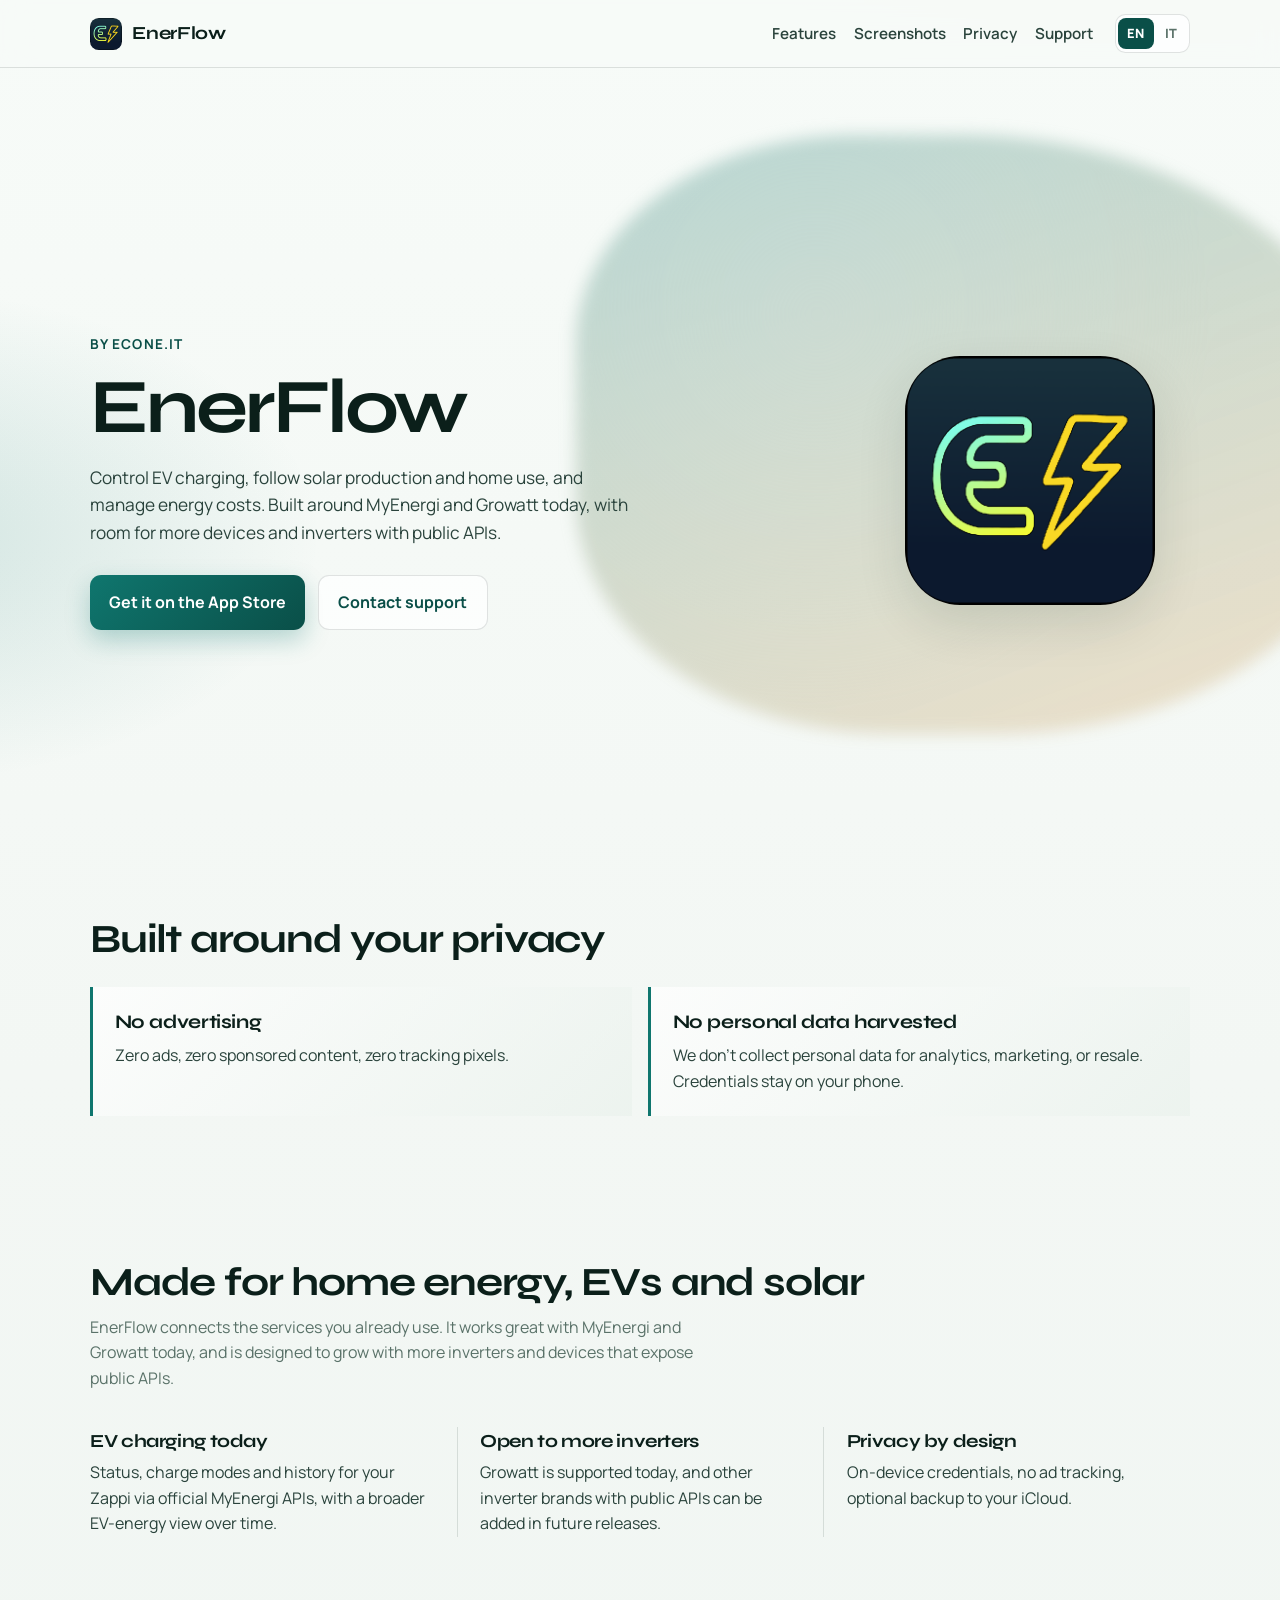
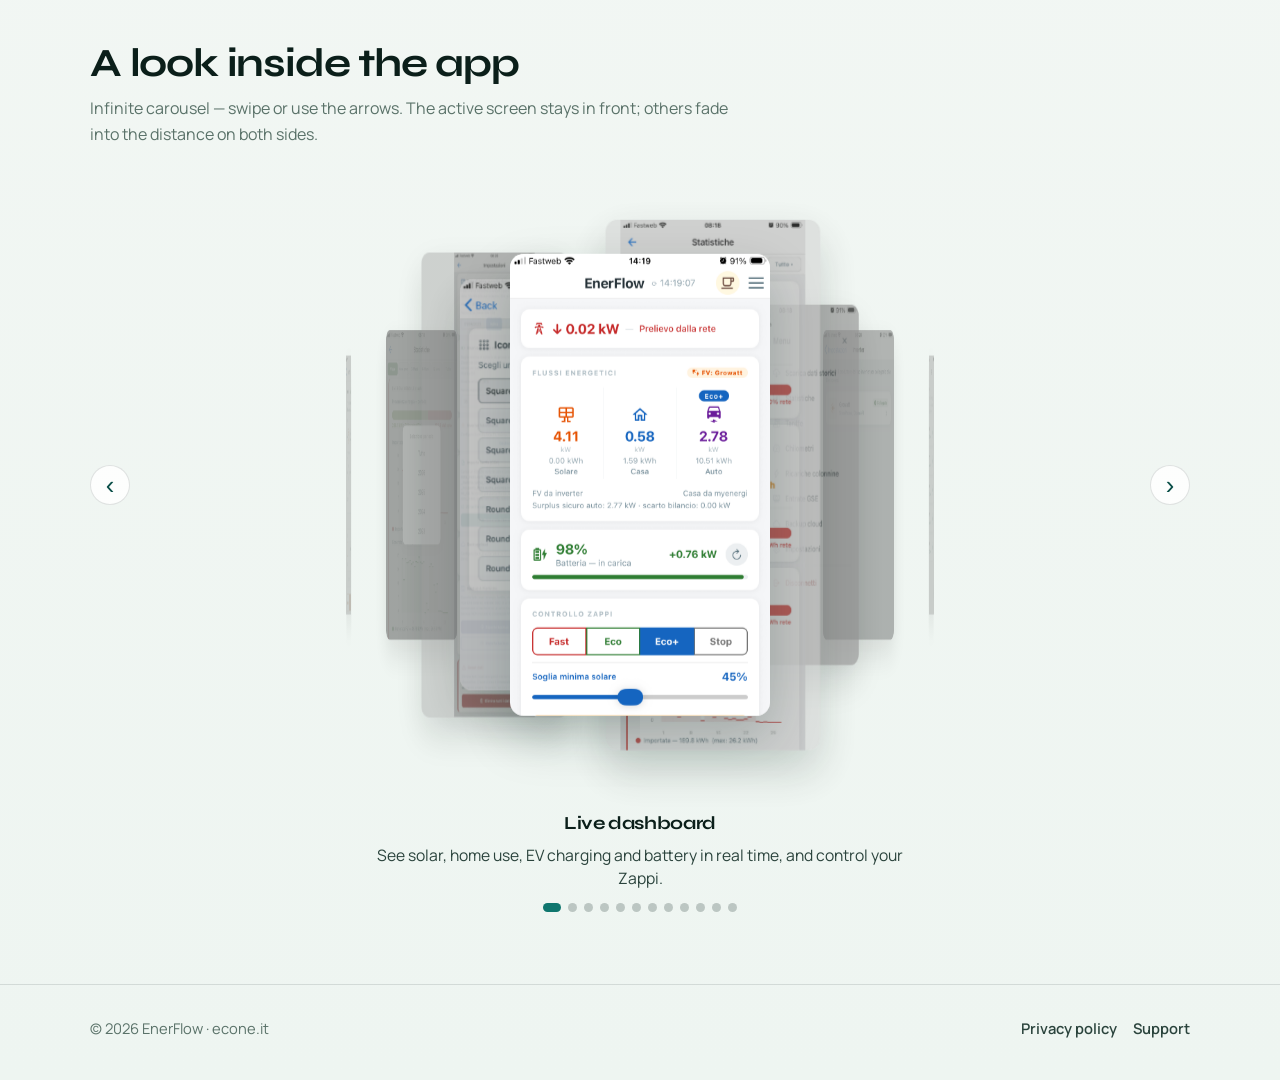
==== index.html @ f2bab7f7 "initial EnerFlow website" ====
<!DOCTYPE html>
<html lang="en">
<head>
  <meta charset="utf-8" />
  <meta name="viewport" content="width=device-width, initial-scale=1" />
  <title>EnerFlow — Home energy & wallbox control</title>
  <meta name="description" content="EnerFlow: monitor your MyEnergi wallbox, Growatt solar, energy costs and iCloud backup. No ads. No personal data collection." />
  <link rel="icon" href="assets/logo-enerflow.png" type="image/png" />
  <link rel="preconnect" href="https://fonts.googleapis.com" />
  <link rel="preconnect" href="https://fonts.gstatic.com" crossorigin />
  <link href="https://fonts.googleapis.com/css2?family=Manrope:wght@400;600;700&family=Syne:wght@700;800&display=swap" rel="stylesheet" />
  <link rel="stylesheet" href="styles.css" />
</head>
<body>
  <header class="site-header">
    <div class="wrap nav">
      <a class="brand" href="index.html">
        <img class="brand-logo" src="assets/logo-enerflow.png" width="32" height="32" alt="" />
        EnerFlow
      </a>
      <ul class="nav-links">
        <li class="nav-hide-sm"><a href="#features" data-i18n="nav_features">Features</a></li>
        <li class="nav-hide-sm"><a href="#screenshots" data-i18n="nav_screens">Screenshots</a></li>
        <li><a href="privacy.html" data-i18n="nav_privacy">Privacy</a></li>
        <li><a href="support.html" data-i18n="nav_support">Support</a></li>
        <li class="lang-switch" role="group" aria-label="Language">
          <button type="button" class="lang-btn is-active" data-lang="en" aria-pressed="true">EN</button>
          <button type="button" class="lang-btn" data-lang="it" aria-pressed="false">IT</button>
        </li>
      </ul>
    </div>
  </header>

  <main>
    <section class="hero">
      <div class="wrap hero-grid">
        <div class="hero-copy">
          <p class="eyebrow" data-i18n="eyebrow">by econe.it</p>
          <h1>EnerFlow</h1>
          <p class="hero-lead" data-i18n="hero_lead">
            Control your wallbox, follow solar production and home use, manage energy costs.
            Your data stays on your device; optional backup goes to your own iCloud.
          </p>
          <div class="cta-row">
            <a class="btn btn-primary" href="https://apps.apple.com/" data-i18n="cta_store">Get it on the App Store</a>
            <a class="btn btn-secondary" href="support.html" data-i18n="cta_support">Contact support</a>
          </div>
        </div>
        <div class="hero-visual" aria-hidden="true">
          <img class="hero-logo" src="assets/logo-enerflow.png" alt="" />
        </div>
      </div>
    </section>

    <section class="section trust-section" id="privacy-promise">
      <div class="wrap">
        <h2 class="section-title" data-i18n="trust_title">Built around your privacy</h2>
        <div class="trust-grid">
          <article class="trust-item">
            <strong data-i18n="trust_ads_title">No advertising</strong>
            <p data-i18n="trust_ads_text">Zero ads, zero sponsored content, zero tracking pixels.</p>
          </article>
          <article class="trust-item">
            <strong data-i18n="trust_data_title">No personal data harvested</strong>
            <p data-i18n="trust_data_text">
              We don’t collect personal data for analytics, marketing, or resale. Credentials stay on your phone.
            </p>
          </article>
        </div>
      </div>
    </section>

    <section class="section" id="features">
      <div class="wrap">
        <h2 class="section-title" data-i18n="features_title">Made for home, solar and wallbox</h2>
        <p class="section-lead" data-i18n="features_lead">
          EnerFlow connects the accounts you already use (MyEnergi and Growatt). No EnerFlow account. No credentials stored on our servers.
        </p>
        <ul class="feature-list">
          <li>
            <strong data-i18n="feat_wallbox_title">MyEnergi wallbox</strong>
            <p data-i18n="feat_wallbox_text">Status, charge modes and history for your Zappi via official MyEnergi APIs.</p>
          </li>
          <li>
            <strong data-i18n="feat_solar_title">Growatt solar</strong>
            <p data-i18n="feat_solar_text">Live production from your existing Growatt plant using Growatt’s APIs.</p>
          </li>
          <li>
            <strong data-i18n="feat_privacy_title">Privacy by design</strong>
            <p data-i18n="feat_privacy_text">On-device credentials, no ad tracking, optional backup to your iCloud.</p>
          </li>
        </ul>
      </div>
    </section>

    <section class="section screenshots-section" id="screenshots">
      <div class="wrap">
        <h2 class="section-title" data-i18n="shots_title">A look inside the app</h2>
        <p class="section-lead" data-i18n="shots_lead">
          Swipe or use the arrows. Infinite loop — cards on both sides fade into the distance.
        </p>

        <div class="carousel" aria-roledescription="carousel">
          <button type="button" class="carousel-nav carousel-nav-prev" id="carousel-prev" aria-label="Previous">‹</button>
          <div class="carousel-viewport">
            <div class="carousel-stage" id="carousel-stage"></div>
          </div>
          <button type="button" class="carousel-nav carousel-nav-next" id="carousel-next" aria-label="Next">›</button>
        </div>
        <div class="carousel-caption" id="carousel-caption" aria-live="polite">
          <p class="carousel-caption-title" id="carousel-caption-title"></p>
          <p class="carousel-caption-text" id="carousel-caption-text"></p>
        </div>
        <div class="carousel-dots" id="carousel-dots"></div>
        <p class="shots-hint" id="shots-hint" hidden data-i18n="shots_empty">
          No screenshots found yet.
        </p>
      </div>
    </section>
  </main>

  <footer class="site-footer">
    <div class="wrap footer-grid">
      <div>© <span id="year"></span> EnerFlow · econe.it</div>
      <div class="footer-links">
        <a href="privacy.html" data-i18n="footer_privacy">Privacy policy</a>
        <a href="support.html" data-i18n="footer_support">Support</a>
      </div>
    </div>
  </footer>

  <script src="site.js"></script>
</body>
</html>
---- styles.css ----
:root {
  --ink: #0b1f1a;
  --ink-soft: #2a433c;
  --muted: #5a7269;
  --paper: #f3f7f4;
  --paper-2: #e7f0ea;
  --line: rgba(11, 31, 26, 0.12);
  --brand: #0f766e;
  --brand-deep: #0a4f48;
  --accent: #d97706;
  --accent-soft: #f59e0b;
  --white: #ffffff;
  --shadow: 0 18px 50px rgba(10, 40, 32, 0.12);
  --radius: 18px;
  --font-display: "Syne", system-ui, sans-serif;
  --font-body: "Manrope", system-ui, sans-serif;
  --max: 1100px;
}

*,
*::before,
*::after {
  box-sizing: border-box;
}

html {
  scroll-behavior: smooth;
}

body {
  margin: 0;
  font-family: var(--font-body);
  color: var(--ink);
  background:
    radial-gradient(1200px 600px at 90% -10%, rgba(245, 158, 11, 0.18), transparent 55%),
    radial-gradient(900px 500px at -10% 20%, rgba(15, 118, 110, 0.16), transparent 50%),
    linear-gradient(180deg, #f7fbf8 0%, var(--paper) 40%, #eef5f1 100%);
  min-height: 100vh;
  line-height: 1.6;
}

img {
  max-width: 100%;
  display: block;
}

a {
  color: var(--brand-deep);
  text-decoration-thickness: 1px;
  text-underline-offset: 3px;
}

a:hover {
  color: var(--brand);
}

.wrap {
  width: min(100% - 2rem, var(--max));
  margin-inline: auto;
}

.site-header {
  position: sticky;
  top: 0;
  z-index: 20;
  backdrop-filter: blur(14px);
  background: rgba(247, 251, 248, 0.82);
  border-bottom: 1px solid var(--line);
}

.nav {
  display: flex;
  align-items: center;
  justify-content: space-between;
  gap: 1rem;
  padding: 0.9rem 0;
}

.brand {
  display: inline-flex;
  align-items: center;
  gap: 0.65rem;
  color: inherit;
  text-decoration: none;
  font-family: var(--font-display);
  font-weight: 700;
  font-size: 1.15rem;
  letter-spacing: -0.02em;
}

.brand-logo {
  width: 2rem;
  height: 2rem;
  border-radius: 0.55rem;
  flex-shrink: 0;
}

.nav-links {
  display: flex;
  align-items: center;
  gap: 1.1rem;
  list-style: none;
  margin: 0;
  padding: 0;
}

.nav-links a {
  text-decoration: none;
  color: var(--ink-soft);
  font-size: 0.95rem;
  font-weight: 600;
}

.nav-links a:hover,
.nav-links a[aria-current="page"] {
  color: var(--brand-deep);
}

.btn {
  display: inline-flex;
  align-items: center;
  justify-content: center;
  gap: 0.45rem;
  border: 0;
  border-radius: 0.7rem;
  padding: 0.85rem 1.2rem;
  font: inherit;
  font-weight: 700;
  cursor: pointer;
  text-decoration: none;
  transition: transform 180ms ease, background 180ms ease, color 180ms ease, box-shadow 180ms ease;
}

.btn:hover {
  transform: translateY(-1px);
}

.btn-primary {
  background: linear-gradient(135deg, var(--brand) 0%, var(--brand-deep) 100%);
  color: var(--white);
  box-shadow: 0 10px 24px rgba(15, 118, 110, 0.28);
}

.btn-primary:hover {
  color: var(--white);
}

.btn-secondary {
  background: rgba(255, 255, 255, 0.72);
  color: var(--brand-deep);
  border: 1px solid var(--line);
}

.btn-secondary:hover {
  color: var(--brand-deep);
  background: var(--white);
}

.hero {
  position: relative;
  min-height: calc(100vh - 4.2rem);
  display: grid;
  align-items: center;
  overflow: hidden;
  padding: 3.5rem 0 4rem;
}

.hero::before {
  content: "";
  position: absolute;
  inset: 8% -8% auto 45%;
  height: 72%;
  border-radius: 40% 60% 55% 45%;
  background:
    linear-gradient(160deg, rgba(15, 118, 110, 0.28), rgba(217, 119, 6, 0.18)),
    radial-gradient(circle at 30% 30%, rgba(255, 255, 255, 0.55), transparent 55%);
  filter: blur(8px);
  animation: drift 12s ease-in-out infinite alternate;
  pointer-events: none;
}

.hero-grid {
  position: relative;
  display: grid;
  gap: 2rem;
  align-items: center;
}

.hero-copy {
  max-width: 36rem;
}

.eyebrow {
  display: inline-block;
  margin: 0 0 0.9rem;
  color: var(--brand-deep);
  font-weight: 700;
  font-size: 0.85rem;
  letter-spacing: 0.08em;
  text-transform: uppercase;
  opacity: 0;
  animation: rise 700ms ease forwards 120ms;
}

.hero h1 {
  margin: 0;
  font-family: var(--font-display);
  font-size: clamp(2.8rem, 7vw, 4.8rem);
  line-height: 0.98;
  letter-spacing: -0.04em;
  opacity: 0;
  animation: rise 800ms ease forwards 220ms;
}

.hero-lead {
  margin: 1.15rem 0 0;
  color: var(--ink-soft);
  font-size: 1.08rem;
  max-width: 34rem;
  opacity: 0;
  animation: rise 800ms ease forwards 340ms;
}

.cta-row {
  display: flex;
  flex-wrap: wrap;
  gap: 0.8rem;
  margin-top: 1.8rem;
  opacity: 0;
  animation: rise 800ms ease forwards 460ms;
}

.hero-visual {
  justify-self: end;
  width: min(100%, 320px);
  aspect-ratio: 1;
  display: grid;
  place-items: center;
  opacity: 0;
  animation: rise 900ms ease forwards 280ms, float 7s ease-in-out infinite 1s;
}

.hero-logo {
  width: 78%;
  height: auto;
  border-radius: 22%;
  box-shadow: var(--shadow);
}

.section {
  padding: 4.5rem 0;
}

.section-title {
  margin: 0 0 0.7rem;
  font-family: var(--font-display);
  font-size: clamp(1.8rem, 3.5vw, 2.5rem);
  letter-spacing: -0.03em;
  line-height: 1.1;
}

.section-lead {
  margin: 0;
  color: var(--muted);
  max-width: 40rem;
}

.feature-list {
  display: grid;
  gap: 1.2rem;
  margin: 2.2rem 0 0;
  padding: 0;
  list-style: none;
}

.feature-list li {
  padding: 1.2rem 1.3rem;
  border-top: 1px solid var(--line);
}

.feature-list strong {
  display: block;
  font-family: var(--font-display);
  font-size: 1.15rem;
  margin-bottom: 0.25rem;
  letter-spacing: -0.02em;
}

.feature-list p {
  margin: 0;
  color: var(--ink-soft);
}

.lang-switch {
  display: inline-flex;
  align-items: center;
  gap: 0.15rem;
  margin-left: 0.25rem;
  padding: 0.15rem;
  border: 1px solid var(--line);
  border-radius: 0.65rem;
  background: rgba(255, 255, 255, 0.7);
}

.lang-btn {
  border: 0;
  background: transparent;
  color: var(--muted);
  font: inherit;
  font-size: 0.8rem;
  font-weight: 800;
  letter-spacing: 0.04em;
  padding: 0.35rem 0.55rem;
  border-radius: 0.5rem;
  cursor: pointer;
}

.lang-btn.is-active {
  background: var(--brand-deep);
  color: var(--white);
}

.trust-section {
  padding-top: 1rem;
}

.trust-grid {
  display: grid;
  gap: 1rem;
  margin-top: 1.6rem;
}

.trust-item {
  padding: 1.25rem 1.35rem 1.35rem;
  border-left: 3px solid var(--brand);
  background: linear-gradient(135deg, rgba(255, 255, 255, 0.72), rgba(231, 240, 234, 0.55));
}

.trust-item strong {
  display: block;
  font-family: var(--font-display);
  font-size: 1.2rem;
  letter-spacing: -0.02em;
  margin-bottom: 0.35rem;
}

.trust-item p {
  margin: 0;
  color: var(--ink-soft);
}

.screenshots-section {
  padding-top: 2rem;
  overflow: hidden;
}

.carousel {
  --carousel-h: min(68vh, 620px);
  position: relative;
  display: grid;
  grid-template-columns: auto 1fr auto;
  align-items: center;
  gap: 0.4rem;
  margin-top: 2rem;
  perspective: 1600px;
}

.carousel-viewport {
  position: relative;
  height: var(--carousel-h);
  overflow: visible;
}

.carousel-slide {
  position: absolute;
  top: 50%;
  left: 50%;
  margin: 0;
  width: min(36vw, 250px);
  max-height: calc(var(--carousel-h) - 1rem);
  transform: translate(-50%, -50%);
  transition:
    transform 520ms cubic-bezier(0.22, 1, 0.36, 1),
    filter 520ms ease,
    opacity 520ms ease;
  cursor: pointer;
  user-select: none;
  will-change: transform, filter, opacity;
}

.carousel-stage {
  position: relative;
  width: 100%;
  height: 100%;
  transform-style: preserve-3d;
}

.carousel-slide.is-active {
  cursor: default;
  filter: brightness(1) saturate(1);
  opacity: 1;
}

.carousel-slide img {
  width: 100%;
  height: auto;
  max-height: calc(var(--carousel-h) - 1rem);
  object-fit: contain;
  border-radius: 0.85rem;
  background: rgba(255, 255, 255, 0.55);
  box-shadow: 0 22px 50px rgba(10, 40, 32, 0.22);
}

.carousel-nav {
  width: 2.5rem;
  height: 2.5rem;
  border: 1px solid var(--line);
  border-radius: 999px;
  background: rgba(255, 255, 255, 0.82);
  color: var(--brand-deep);
  font-size: 1.6rem;
  line-height: 1;
  cursor: pointer;
  z-index: 5;
}

.carousel-nav:hover {
  background: var(--white);
}

.carousel-caption {
  margin: 1.1rem auto 0;
  text-align: center;
  max-width: 34rem;
  min-height: 4.2rem;
}

.carousel-caption-title {
  margin: 0;
  font-family: var(--font-display);
  font-size: 1.15rem;
  font-weight: 700;
  letter-spacing: -0.02em;
  color: var(--ink);
}

.carousel-caption-text {
  margin: 0.35rem 0 0;
  color: var(--ink-soft);
  font-size: 0.98rem;
  line-height: 1.45;
}

.carousel-dots {
  display: flex;
  justify-content: center;
  gap: 0.45rem;
  margin-top: 0.85rem;
}

.carousel-dot {
  width: 0.55rem;
  height: 0.55rem;
  border: 0;
  border-radius: 999px;
  background: rgba(11, 31, 26, 0.22);
  cursor: pointer;
  padding: 0;
}

.carousel-dot.is-active {
  background: var(--brand);
  width: 1.15rem;
}

.shots-hint {
  margin-top: 1.2rem;
  color: var(--muted);
  font-size: 0.95rem;
  text-align: center;
}

.shots-hint code {
  font-size: 0.88em;
}

.page-hero {
  padding: 3.2rem 0 1.5rem;
}

.page-hero h1 {
  margin: 0;
  font-family: var(--font-display);
  font-size: clamp(2.2rem, 5vw, 3.4rem);
  letter-spacing: -0.035em;
  line-height: 1.05;
}

.page-hero p {
  margin: 0.9rem 0 0;
  color: var(--ink-soft);
  max-width: 40rem;
}

.prose {
  padding-bottom: 4rem;
}

.prose h2 {
  margin: 2.2rem 0 0.7rem;
  font-family: var(--font-display);
  font-size: 1.35rem;
  letter-spacing: -0.02em;
}

.prose p,
.prose li {
  color: var(--ink-soft);
}

.prose ul {
  padding-left: 1.2rem;
}

.panel {
  margin-top: 1.5rem;
  padding: 1.4rem;
  background: rgba(255, 255, 255, 0.65);
  border: 1px solid var(--line);
  border-radius: var(--radius);
}

.form {
  display: grid;
  gap: 1rem;
  max-width: 34rem;
}

.form label {
  display: grid;
  gap: 0.4rem;
  font-weight: 650;
  color: var(--ink);
}

.form input,
.form textarea,
.form select {
  width: 100%;
  border: 1px solid var(--line);
  border-radius: 0.7rem;
  padding: 0.8rem 0.9rem;
  font: inherit;
  color: var(--ink);
  background: rgba(255, 255, 255, 0.85);
}

.form input:focus,
.form textarea:focus,
.form select:focus {
  outline: 2px solid rgba(15, 118, 110, 0.35);
  border-color: var(--brand);
}

.form textarea {
  min-height: 150px;
  resize: vertical;
}

.form-note {
  margin: 0;
  color: var(--muted);
  font-size: 0.92rem;
}

.form-status {
  margin: 0;
  min-height: 1.4rem;
  font-weight: 650;
}

.form-status.ok {
  color: var(--brand-deep);
}

.form-status.err {
  color: #b42318;
}

.site-footer {
  border-top: 1px solid var(--line);
  padding: 2rem 0 2.5rem;
  color: var(--muted);
  font-size: 0.92rem;
}

.footer-grid {
  display: flex;
  flex-wrap: wrap;
  gap: 1rem 2rem;
  justify-content: space-between;
  align-items: center;
}

.footer-links {
  display: flex;
  flex-wrap: wrap;
  gap: 1rem;
}

.footer-links a {
  text-decoration: none;
  color: var(--ink-soft);
  font-weight: 600;
}

@keyframes rise {
  from {
    opacity: 0;
    transform: translateY(14px);
  }
  to {
    opacity: 1;
    transform: translateY(0);
  }
}

@keyframes float {
  0%,
  100% {
    transform: translateY(0);
  }
  50% {
    transform: translateY(-10px);
  }
}

@keyframes drift {
  from {
    transform: translate3d(0, 0, 0) scale(1);
  }
  to {
    transform: translate3d(-24px, 18px, 0) scale(1.05);
  }
}

@media (min-width: 860px) {
  .hero-grid {
    grid-template-columns: 1.15fr 0.85fr;
  }

  .feature-list {
    grid-template-columns: repeat(3, 1fr);
    gap: 0;
  }

  .feature-list li {
    border-top: 0;
    border-left: 1px solid var(--line);
    padding: 0 1.4rem;
  }

  .feature-list li:first-child {
    border-left: 0;
    padding-left: 0;
  }

  .trust-grid {
    grid-template-columns: 1fr 1fr;
  }

  .carousel-slide {
    width: min(28vw, 260px);
  }
}

@media (max-width: 640px) {
  .nav-links {
    gap: 0.55rem;
  }

  .nav-links .nav-hide-sm {
    display: none;
  }

  .hero {
    min-height: auto;
    padding-top: 2.4rem;
  }

  .hero-visual {
    justify-self: start;
    width: min(100%, 280px);
  }

  .carousel {
    --carousel-h: min(58vh, 480px);
  }

  .carousel-slide {
    width: min(52vw, 200px);
  }

  .carousel-nav {
    width: 2.1rem;
    height: 2.1rem;
  }
}
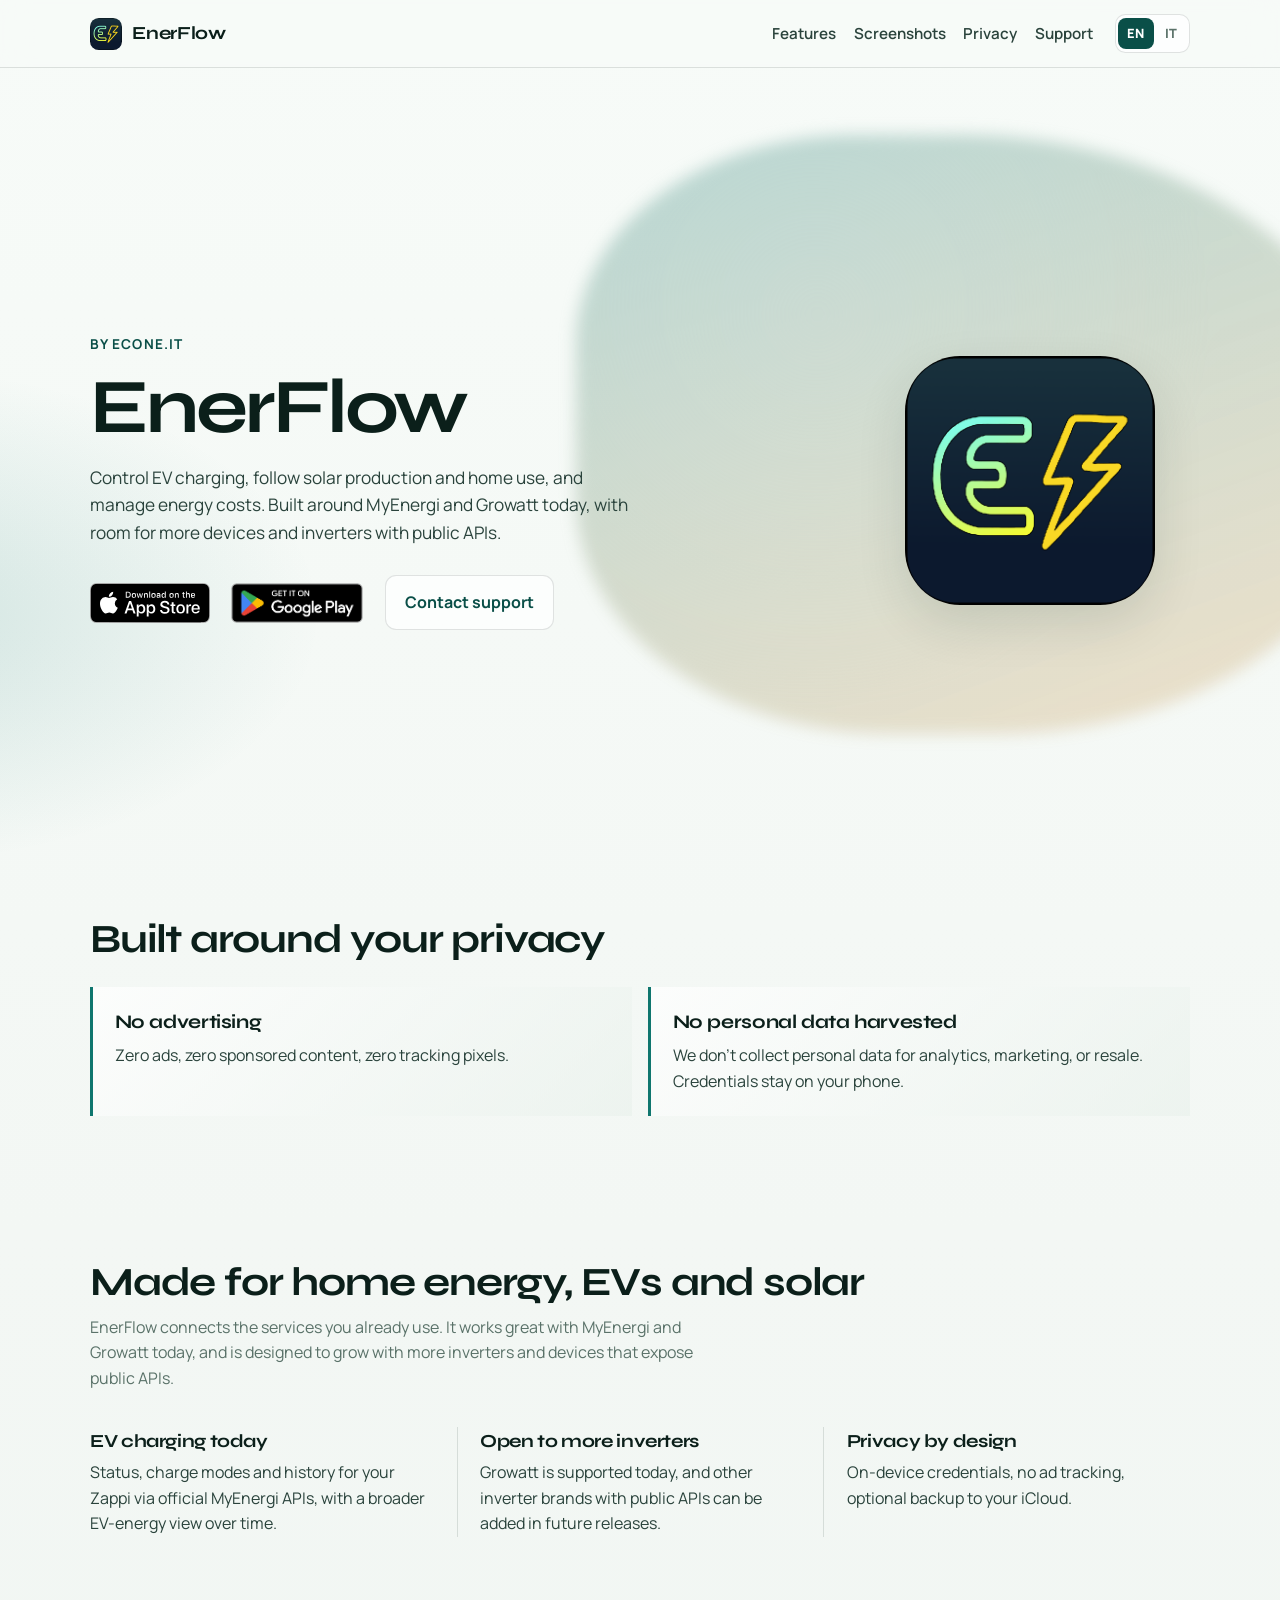
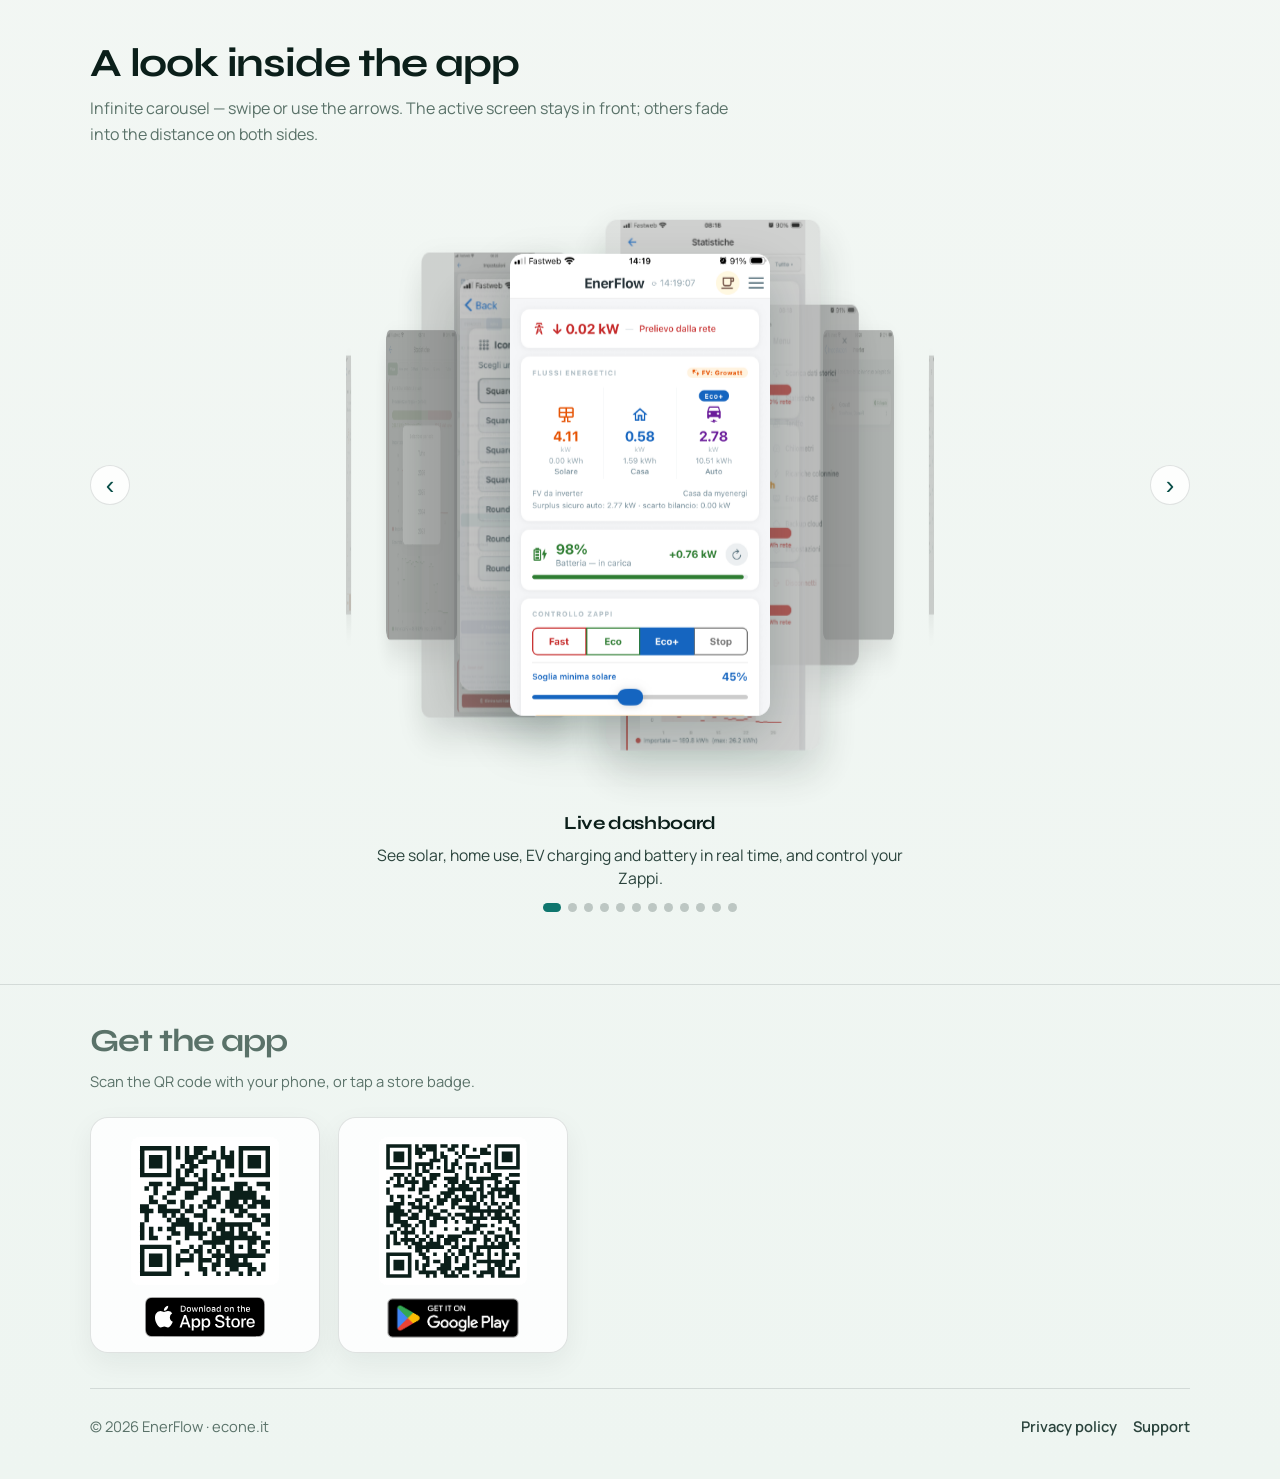
==== commit 255d6f5c: "Apple Store e play store" ====
--- a/index.html
+++ b/index.html
@@ -42,7 +42,12 @@
             Your data stays on your device; optional backup goes to your own iCloud.
           </p>
           <div class="cta-row">
-            <a class="btn btn-primary" href="https://apps.apple.com/" data-i18n="cta_store">Get it on the App Store</a>
+            <a class="store-badge-link" data-store="apple" href="https://apps.apple.com/" target="_blank" rel="noopener noreferrer">
+              <img class="store-badge store-badge-apple" src="assets/store/badge-app-store.svg" width="120" height="40" alt="Download on the App Store" data-i18n-attr="alt:download_appstore" />
+            </a>
+            <a class="store-badge-link" data-store="play" href="https://play.google.com/store/apps/" target="_blank" rel="noopener noreferrer">
+              <img class="store-badge store-badge-play" src="assets/store/badge-google-play.png" width="155" height="60" alt="Get it on Google Play" data-i18n-attr="alt:download_playstore" />
+            </a>
             <a class="btn btn-secondary" href="support.html" data-i18n="cta_support">Contact support</a>
           </div>
         </div>
@@ -120,11 +125,27 @@
   </main>
 
   <footer class="site-footer">
-    <div class="wrap footer-grid">
-      <div>© <span id="year"></span> EnerFlow · econe.it</div>
-      <div class="footer-links">
-        <a href="privacy.html" data-i18n="footer_privacy">Privacy policy</a>
-        <a href="support.html" data-i18n="footer_support">Support</a>
+    <div class="wrap">
+      <section class="store-download" id="download" aria-labelledby="download-title">
+        <h2 class="section-title" id="download-title" data-i18n="download_title">Get the app</h2>
+        <p class="section-lead" data-i18n="download_lead">Scan the QR code with your phone, or tap a store badge.</p>
+        <div class="store-grid">
+          <a class="store-card" data-store="apple" href="https://apps.apple.com/" target="_blank" rel="noopener noreferrer">
+            <img class="store-qr" src="assets/store/qr-app-store.svg" width="180" height="180" alt="QR code for the App Store" data-i18n-attr="alt:download_qr_apple" />
+            <img class="store-badge store-badge-apple" src="assets/store/badge-app-store.svg" width="120" height="40" alt="Download on the App Store" data-i18n-attr="alt:download_appstore" />
+          </a>
+          <a class="store-card" data-store="play" href="https://play.google.com/store/apps/" target="_blank" rel="noopener noreferrer">
+            <img class="store-qr" src="assets/store/qr-play-store.svg" width="180" height="180" alt="QR code for Google Play" data-i18n-attr="alt:download_qr_play" />
+            <img class="store-badge store-badge-play" src="assets/store/badge-google-play.png" width="155" height="60" alt="Get it on Google Play" data-i18n-attr="alt:download_playstore" />
+          </a>
+        </div>
+      </section>
+      <div class="footer-grid">
+        <div>© <span id="year"></span> EnerFlow · econe.it</div>
+        <div class="footer-links">
+          <a href="privacy.html" data-i18n="footer_privacy">Privacy policy</a>
+          <a href="support.html" data-i18n="footer_support">Support</a>
+        </div>
       </div>
     </div>
   </footer>
--- a/styles.css
+++ b/styles.css
@@ -224,6 +224,7 @@
 .cta-row {
   display: flex;
   flex-wrap: wrap;
+  align-items: center;
   gap: 0.8rem;
   margin-top: 1.8rem;
   opacity: 0;
@@ -589,9 +590,80 @@
 
 .site-footer {
   border-top: 1px solid var(--line);
-  padding: 2rem 0 2.5rem;
+  padding: 2.4rem 0 2.5rem;
   color: var(--muted);
   font-size: 0.92rem;
+}
+
+.store-download {
+  padding-bottom: 2.2rem;
+  margin-bottom: 1.6rem;
+  border-bottom: 1px solid var(--line);
+}
+
+.store-download .section-title {
+  font-size: clamp(1.45rem, 2.8vw, 2rem);
+}
+
+.store-download .section-lead {
+  max-width: 34rem;
+}
+
+.store-grid {
+  display: grid;
+  grid-template-columns: repeat(2, minmax(0, 230px));
+  gap: 1.1rem;
+  margin-top: 1.5rem;
+}
+
+.store-card {
+  display: flex;
+  flex-direction: column;
+  align-items: center;
+  gap: 0.75rem;
+  padding: 1.15rem 1rem 0.85rem;
+  background: rgba(255, 255, 255, 0.82);
+  border: 1px solid var(--line);
+  border-radius: var(--radius);
+  text-decoration: none;
+  color: inherit;
+  box-shadow: 0 10px 28px rgba(10, 40, 32, 0.06);
+  transition: transform 180ms ease, box-shadow 180ms ease;
+}
+
+.store-card:hover {
+  transform: translateY(-2px);
+  color: inherit;
+  box-shadow: 0 16px 36px rgba(10, 40, 32, 0.11);
+}
+
+.store-qr {
+  width: 148px;
+  height: 148px;
+  background: #fff;
+  border-radius: 0.55rem;
+  object-fit: contain;
+}
+
+.store-badge-link {
+  display: inline-flex;
+  align-items: center;
+  line-height: 0;
+}
+
+.store-badge {
+  display: block;
+}
+
+.store-badge-apple {
+  height: 40px;
+  width: auto;
+}
+
+.store-badge-play {
+  height: 58px;
+  width: auto;
+  margin-block: -8px;
 }
 
 .footer-grid {
@@ -705,4 +777,19 @@
     width: 2.1rem;
     height: 2.1rem;
   }
-}
+
+  .store-grid {
+    grid-template-columns: 1fr 1fr;
+    max-width: 28rem;
+    gap: 0.75rem;
+  }
+
+  .store-qr {
+    width: 118px;
+    height: 118px;
+  }
+
+  .store-card {
+    padding: 0.9rem 0.7rem 0.65rem;
+  }
+}
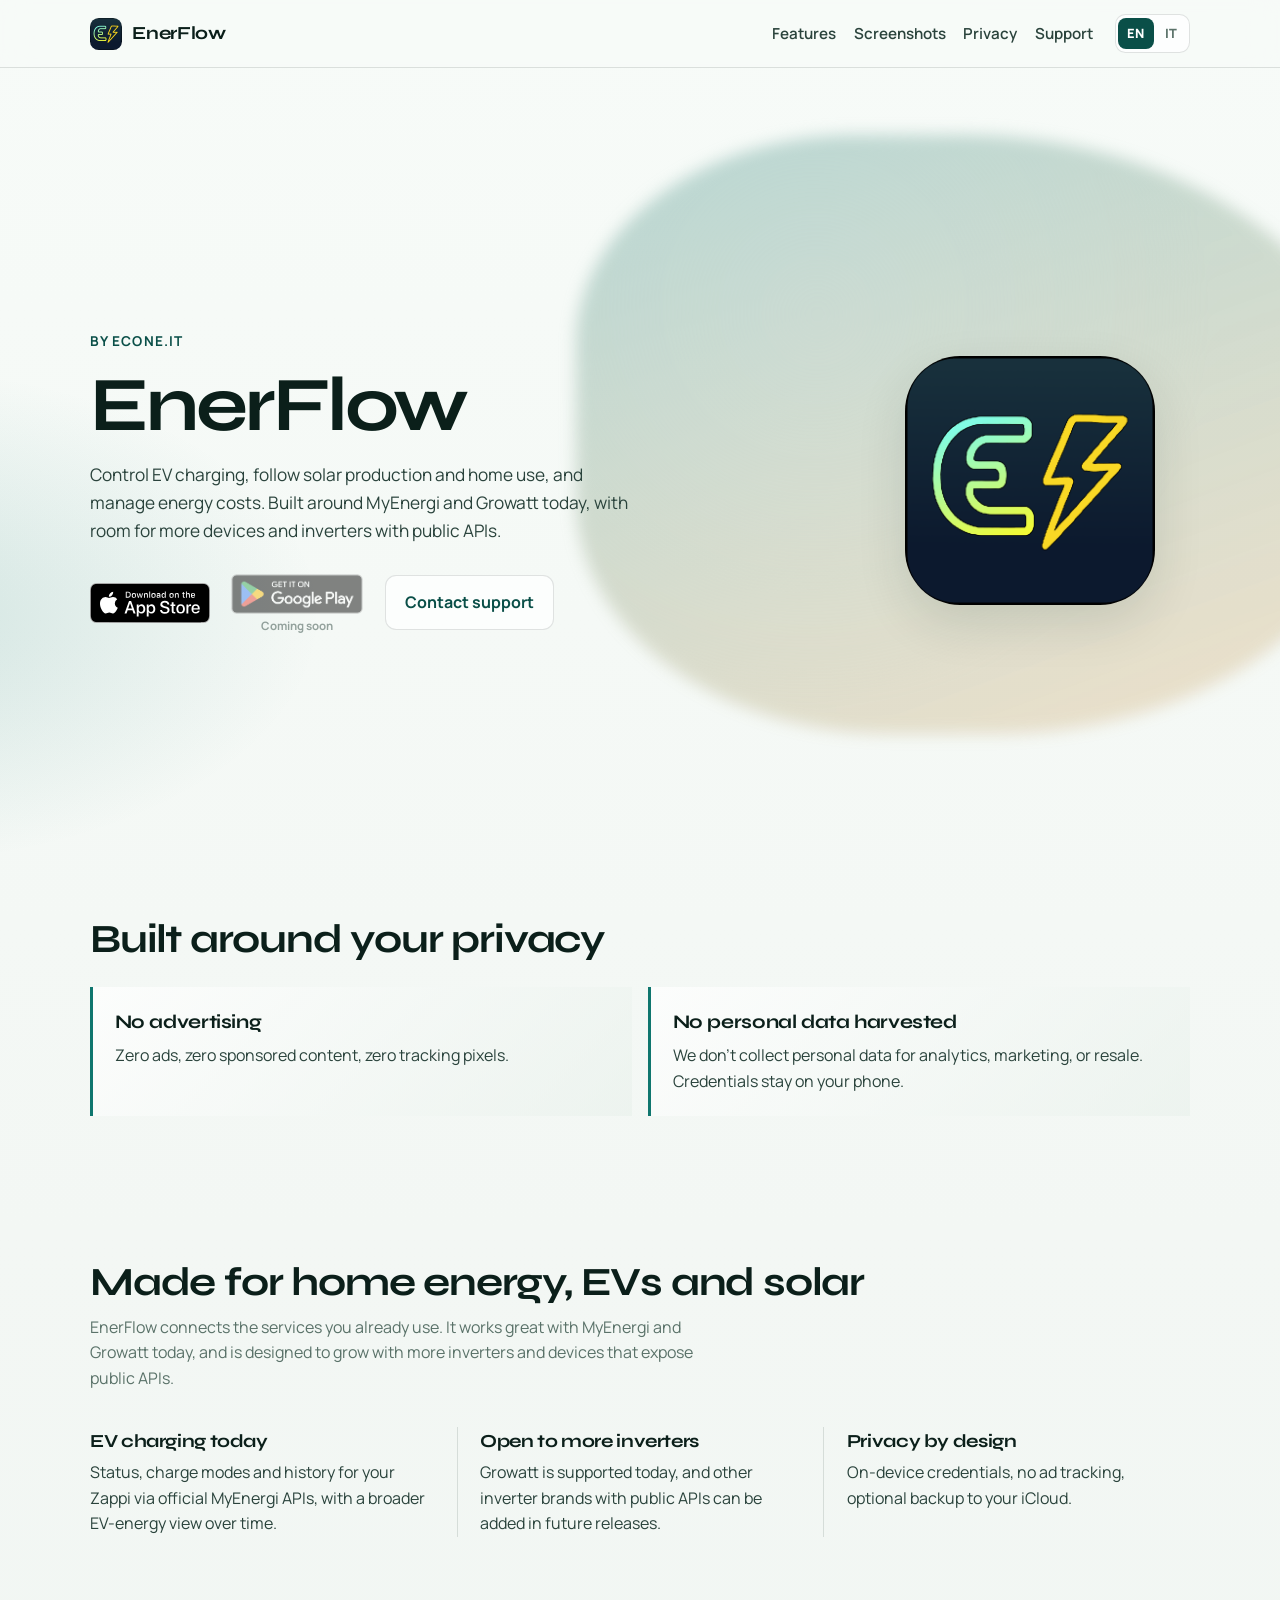
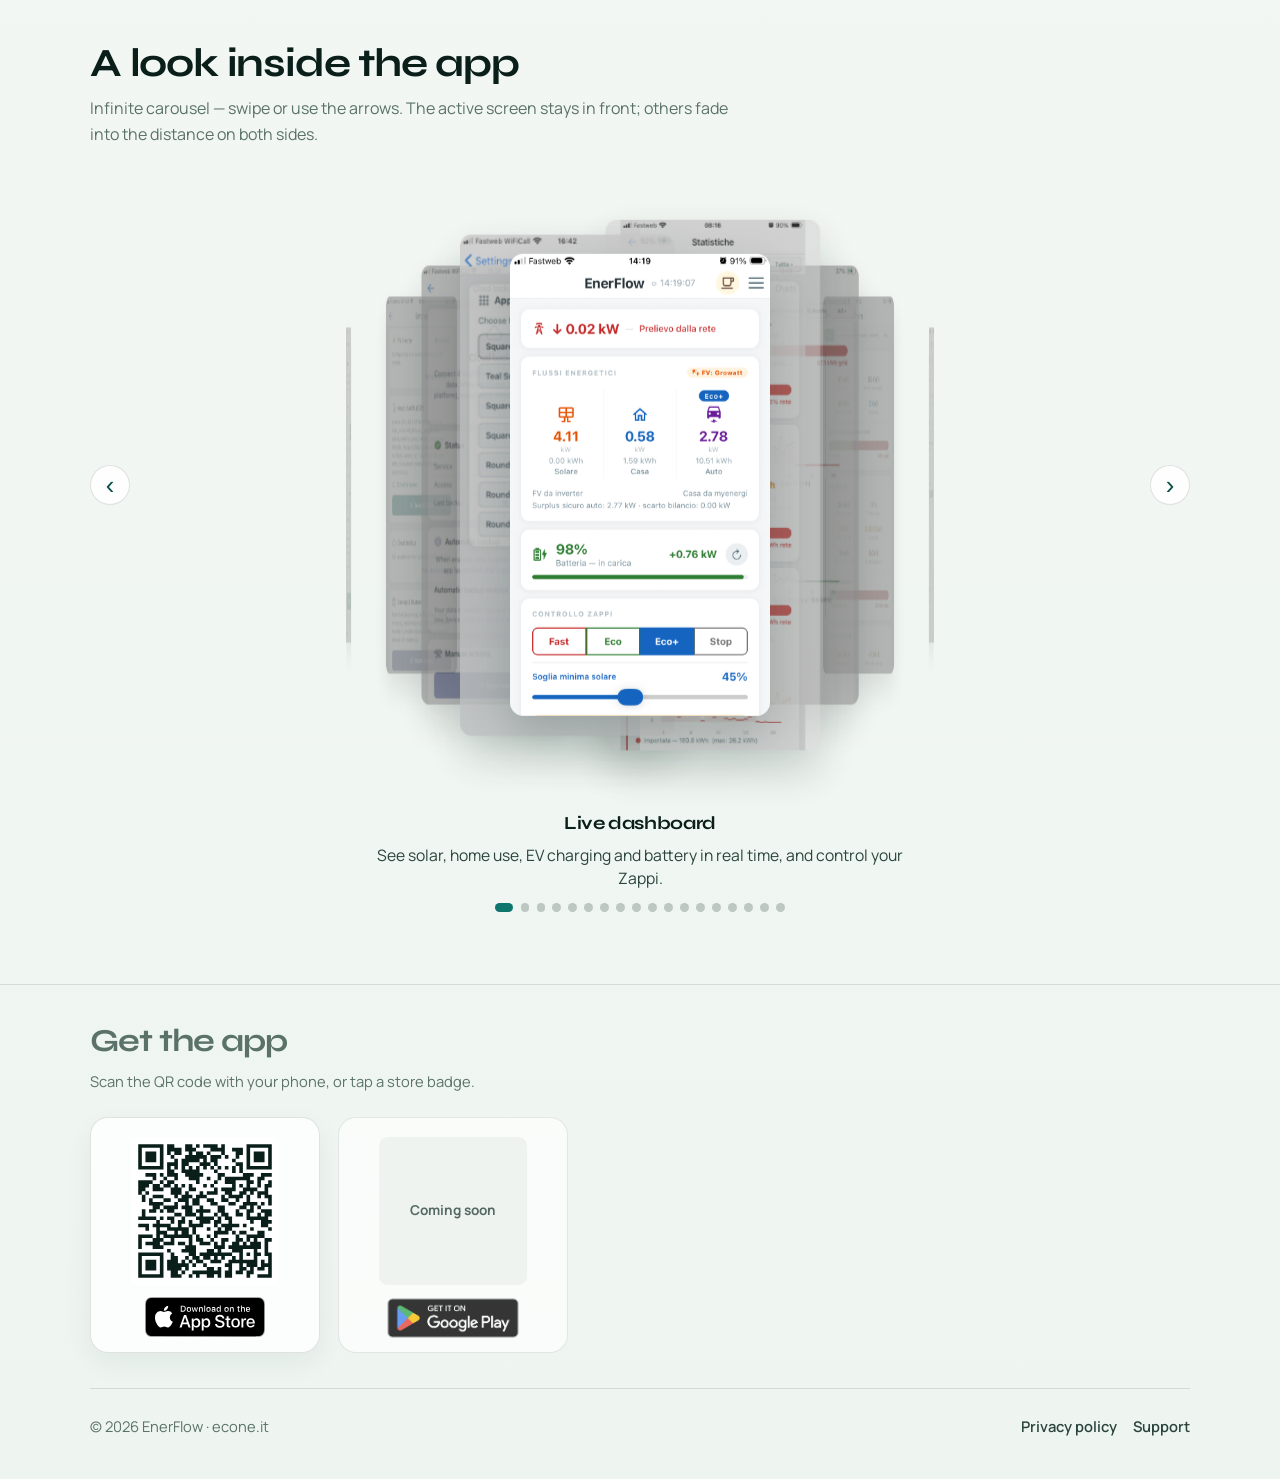
==== commit 04ddd689: "Update app store links and add "Coming soon" message for Google Play. Adjust QR code and styling for" ====
--- a/index.html
+++ b/index.html
@@ -42,11 +42,12 @@
             Your data stays on your device; optional backup goes to your own iCloud.
           </p>
           <div class="cta-row">
-            <a class="store-badge-link" data-store="apple" href="https://apps.apple.com/" target="_blank" rel="noopener noreferrer">
+            <a class="store-badge-link" data-store="apple" href="https://apps.apple.com/app/id6788673859" target="_blank" rel="noopener noreferrer">
               <img class="store-badge store-badge-apple" src="assets/store/badge-app-store.svg" width="120" height="40" alt="Download on the App Store" data-i18n-attr="alt:download_appstore" />
             </a>
-            <a class="store-badge-link" data-store="play" href="https://play.google.com/store/apps/" target="_blank" rel="noopener noreferrer">
+            <a class="store-badge-link is-unavailable" data-store="play" aria-disabled="true">
               <img class="store-badge store-badge-play" src="assets/store/badge-google-play.png" width="155" height="60" alt="Get it on Google Play" data-i18n-attr="alt:download_playstore" />
+              <span class="store-soon" data-i18n="download_coming_soon">Coming soon</span>
             </a>
             <a class="btn btn-secondary" href="support.html" data-i18n="cta_support">Contact support</a>
           </div>
@@ -130,12 +131,13 @@
         <h2 class="section-title" id="download-title" data-i18n="download_title">Get the app</h2>
         <p class="section-lead" data-i18n="download_lead">Scan the QR code with your phone, or tap a store badge.</p>
         <div class="store-grid">
-          <a class="store-card" data-store="apple" href="https://apps.apple.com/" target="_blank" rel="noopener noreferrer">
+          <a class="store-card" data-store="apple" href="https://apps.apple.com/app/id6788673859" target="_blank" rel="noopener noreferrer">
             <img class="store-qr" src="assets/store/qr-app-store.svg" width="180" height="180" alt="QR code for the App Store" data-i18n-attr="alt:download_qr_apple" />
             <img class="store-badge store-badge-apple" src="assets/store/badge-app-store.svg" width="120" height="40" alt="Download on the App Store" data-i18n-attr="alt:download_appstore" />
           </a>
-          <a class="store-card" data-store="play" href="https://play.google.com/store/apps/" target="_blank" rel="noopener noreferrer">
+          <a class="store-card is-unavailable" data-store="play" aria-disabled="true">
             <img class="store-qr" src="assets/store/qr-play-store.svg" width="180" height="180" alt="QR code for Google Play" data-i18n-attr="alt:download_qr_play" />
+            <span class="store-soon" data-i18n="download_coming_soon">Coming soon</span>
             <img class="store-badge store-badge-play" src="assets/store/badge-google-play.png" width="155" height="60" alt="Get it on Google Play" data-i18n-attr="alt:download_playstore" />
           </a>
         </div>
--- a/styles.css
+++ b/styles.css
@@ -647,8 +647,10 @@
 
 .store-badge-link {
   display: inline-flex;
-  align-items: center;
-  line-height: 0;
+  flex-direction: column;
+  align-items: center;
+  gap: 0.25rem;
+  text-decoration: none;
 }
 
 .store-badge {
@@ -664,6 +666,61 @@
   height: 58px;
   width: auto;
   margin-block: -8px;
+}
+
+.store-soon {
+  font-size: 0.72rem;
+  font-weight: 700;
+  color: var(--ink-soft);
+  line-height: 1.2;
+}
+
+.store-badge-link.is-unavailable,
+.store-card.is-unavailable {
+  pointer-events: none;
+  cursor: default;
+}
+
+.store-badge-link.is-unavailable {
+  opacity: 0.48;
+}
+
+.store-card.is-unavailable {
+  opacity: 0.78;
+  box-shadow: none;
+}
+
+.store-card.is-unavailable:hover {
+  transform: none;
+  box-shadow: none;
+}
+
+.store-badge-link .store-soon {
+  display: none;
+}
+
+.store-badge-link.is-unavailable .store-soon {
+  display: block;
+}
+
+.store-card .store-soon {
+  display: none;
+}
+
+.store-card.is-unavailable .store-qr {
+  display: none;
+}
+
+.store-card.is-unavailable .store-soon {
+  display: grid;
+  place-items: center;
+  width: 148px;
+  height: 148px;
+  background: #eef3f0;
+  border-radius: 0.55rem;
+  text-align: center;
+  padding: 0.75rem;
+  font-size: 0.85rem;
 }
 
 .footer-grid {
@@ -789,6 +846,11 @@
     height: 118px;
   }
 
+  .store-card.is-unavailable .store-soon {
+    width: 118px;
+    height: 118px;
+  }
+
   .store-card {
     padding: 0.9rem 0.7rem 0.65rem;
   }
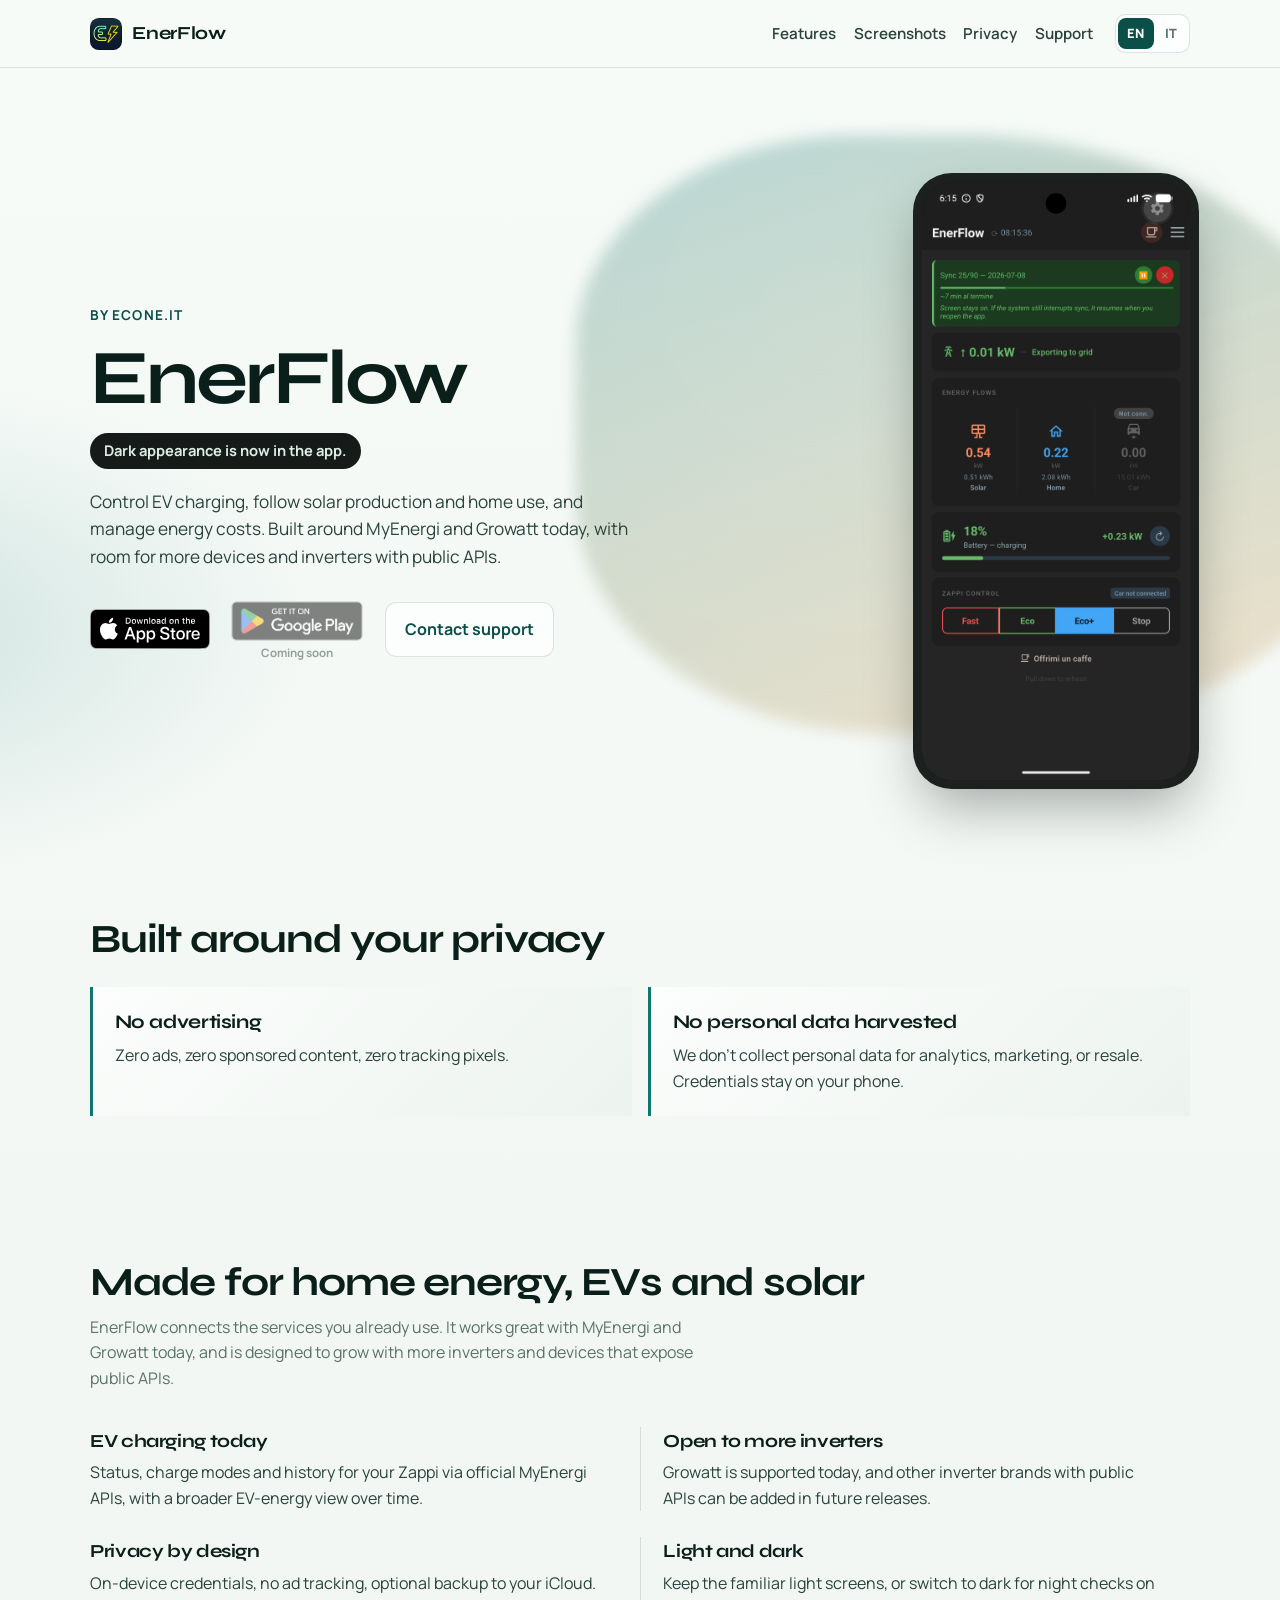
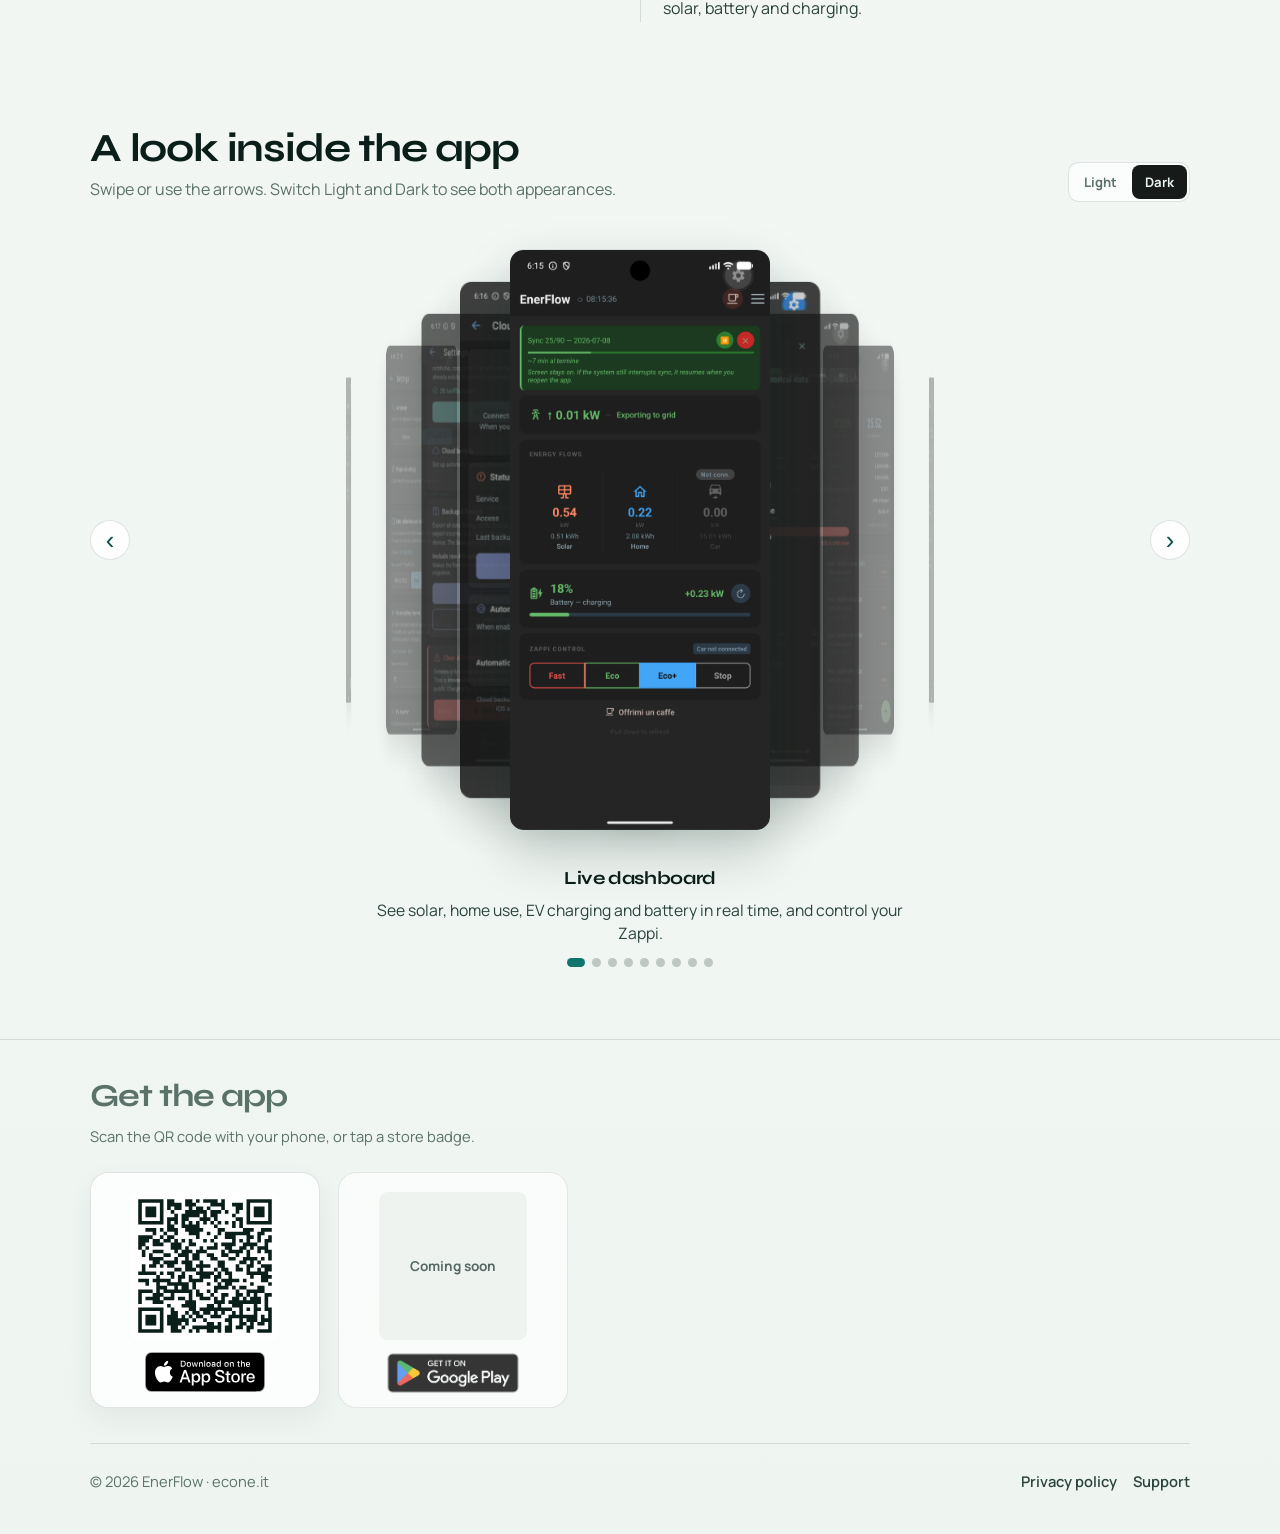
==== commit b2c0e169: "Add dark appearance feature with corresponding screenshots and UI updates" ====
--- a/index.html
+++ b/index.html
@@ -37,6 +37,7 @@
         <div class="hero-copy">
           <p class="eyebrow" data-i18n="eyebrow">by econe.it</p>
           <h1>EnerFlow</h1>
+          <p class="hero-note" data-i18n="hero_dark">Dark appearance is now in the app.</p>
           <p class="hero-lead" data-i18n="hero_lead">
             Control your wallbox, follow solar production and home use, manage energy costs.
             Your data stays on your device; optional backup goes to your own iCloud.
@@ -52,8 +53,10 @@
             <a class="btn btn-secondary" href="support.html" data-i18n="cta_support">Contact support</a>
           </div>
         </div>
-        <div class="hero-visual" aria-hidden="true">
-          <img class="hero-logo" src="assets/logo-enerflow.png" alt="" />
+        <div class="hero-visual">
+          <figure class="hero-phone">
+            <img src="assets/screenshots/dark/Dashboard01.png" width="390" height="844" alt="EnerFlow dashboard in dark appearance" data-i18n-attr="alt:hero_phone_alt" />
+          </figure>
         </div>
       </div>
     </section>
@@ -95,16 +98,28 @@
             <strong data-i18n="feat_privacy_title">Privacy by design</strong>
             <p data-i18n="feat_privacy_text">On-device credentials, no ad tracking, optional backup to your iCloud.</p>
           </li>
+          <li>
+            <strong data-i18n="feat_dark_title">Light and dark</strong>
+            <p data-i18n="feat_dark_text">Keep the familiar light screens, or switch to dark for night checks on solar, battery and charging.</p>
+          </li>
         </ul>
       </div>
     </section>
 
     <section class="section screenshots-section" id="screenshots">
       <div class="wrap">
-        <h2 class="section-title" data-i18n="shots_title">A look inside the app</h2>
-        <p class="section-lead" data-i18n="shots_lead">
-          Swipe or use the arrows. Infinite loop — cards on both sides fade into the distance.
-        </p>
+        <div class="shots-head">
+          <div>
+            <h2 class="section-title" data-i18n="shots_title">A look inside the app</h2>
+            <p class="section-lead" data-i18n="shots_lead">
+              Swipe or use the arrows. Switch Light and Dark to see both appearances.
+            </p>
+          </div>
+          <div class="theme-switch" role="group" aria-label="Appearance" data-i18n-attr="aria-label:shots_theme_label">
+            <button type="button" class="theme-btn" data-theme="light" data-i18n="shots_theme_light">Light</button>
+            <button type="button" class="theme-btn is-active" data-theme="dark" data-i18n="shots_theme_dark">Dark</button>
+          </div>
+        </div>
 
         <div class="carousel" aria-roledescription="carousel">
           <button type="button" class="carousel-nav carousel-nav-prev" id="carousel-prev" aria-label="Previous">‹</button>
--- a/styles.css
+++ b/styles.css
@@ -221,6 +221,19 @@
   animation: rise 800ms ease forwards 340ms;
 }
 
+.hero-note {
+  display: inline-block;
+  margin: 1.05rem 0 0;
+  padding: 0.4rem 0.9rem;
+  background: #161b19;
+  color: #dceee6;
+  border-radius: 999px;
+  font-size: 0.92rem;
+  font-weight: 700;
+  opacity: 0;
+  animation: rise 800ms ease forwards 280ms;
+}
+
 .cta-row {
   display: flex;
   flex-wrap: wrap;
@@ -233,12 +246,28 @@
 
 .hero-visual {
   justify-self: end;
-  width: min(100%, 320px);
-  aspect-ratio: 1;
+  width: min(100%, 268px);
   display: grid;
   place-items: center;
   opacity: 0;
   animation: rise 900ms ease forwards 280ms, float 7s ease-in-out infinite 1s;
+}
+
+.hero-phone {
+  margin: 0;
+  width: 100%;
+  border-radius: 1.85rem;
+  overflow: hidden;
+  background: #121614;
+  box-shadow:
+    0 0 0 9px #1c211f,
+    0 26px 54px rgba(8, 18, 14, 0.34);
+}
+
+.hero-phone img {
+  width: 100%;
+  height: auto;
+  display: block;
 }
 
 .hero-logo {
@@ -355,6 +384,51 @@
   overflow: hidden;
 }
 
+.shots-head {
+  display: flex;
+  flex-wrap: wrap;
+  align-items: flex-end;
+  justify-content: space-between;
+  gap: 1rem 1.5rem;
+}
+
+.shots-head .section-title {
+  margin-bottom: 0.45rem;
+}
+
+.theme-switch {
+  display: inline-flex;
+  align-items: center;
+  gap: 0.15rem;
+  padding: 0.15rem;
+  border: 1px solid var(--line);
+  border-radius: 0.65rem;
+  background: rgba(255, 255, 255, 0.7);
+  flex-shrink: 0;
+}
+
+.theme-btn {
+  border: 0;
+  background: transparent;
+  color: var(--muted);
+  font: inherit;
+  font-size: 0.82rem;
+  font-weight: 700;
+  padding: 0.4rem 0.8rem;
+  border-radius: 0.5rem;
+  cursor: pointer;
+}
+
+.theme-btn.is-active[data-theme="light"] {
+  background: var(--brand-deep);
+  color: var(--white);
+}
+
+.theme-btn.is-active[data-theme="dark"] {
+  background: #161b19;
+  color: #e8f3ee;
+}
+
 .carousel {
   --carousel-h: min(68vh, 620px);
   position: relative;
@@ -779,8 +853,8 @@
   }
 
   .feature-list {
-    grid-template-columns: repeat(3, 1fr);
-    gap: 0;
+    grid-template-columns: 1fr 1fr;
+    gap: 1.6rem 0;
   }
 
   .feature-list li {
@@ -789,7 +863,7 @@
     padding: 0 1.4rem;
   }
 
-  .feature-list li:first-child {
+  .feature-list li:nth-child(odd) {
     border-left: 0;
     padding-left: 0;
   }
@@ -819,7 +893,7 @@
 
   .hero-visual {
     justify-self: start;
-    width: min(100%, 280px);
+    width: min(72%, 220px);
   }
 
   .carousel {
@@ -855,3 +929,9 @@
     padding: 0.9rem 0.7rem 0.65rem;
   }
 }
+
+@media (prefers-reduced-motion: reduce) {
+  .hero-visual {
+    animation: rise 900ms ease forwards 280ms;
+  }
+}
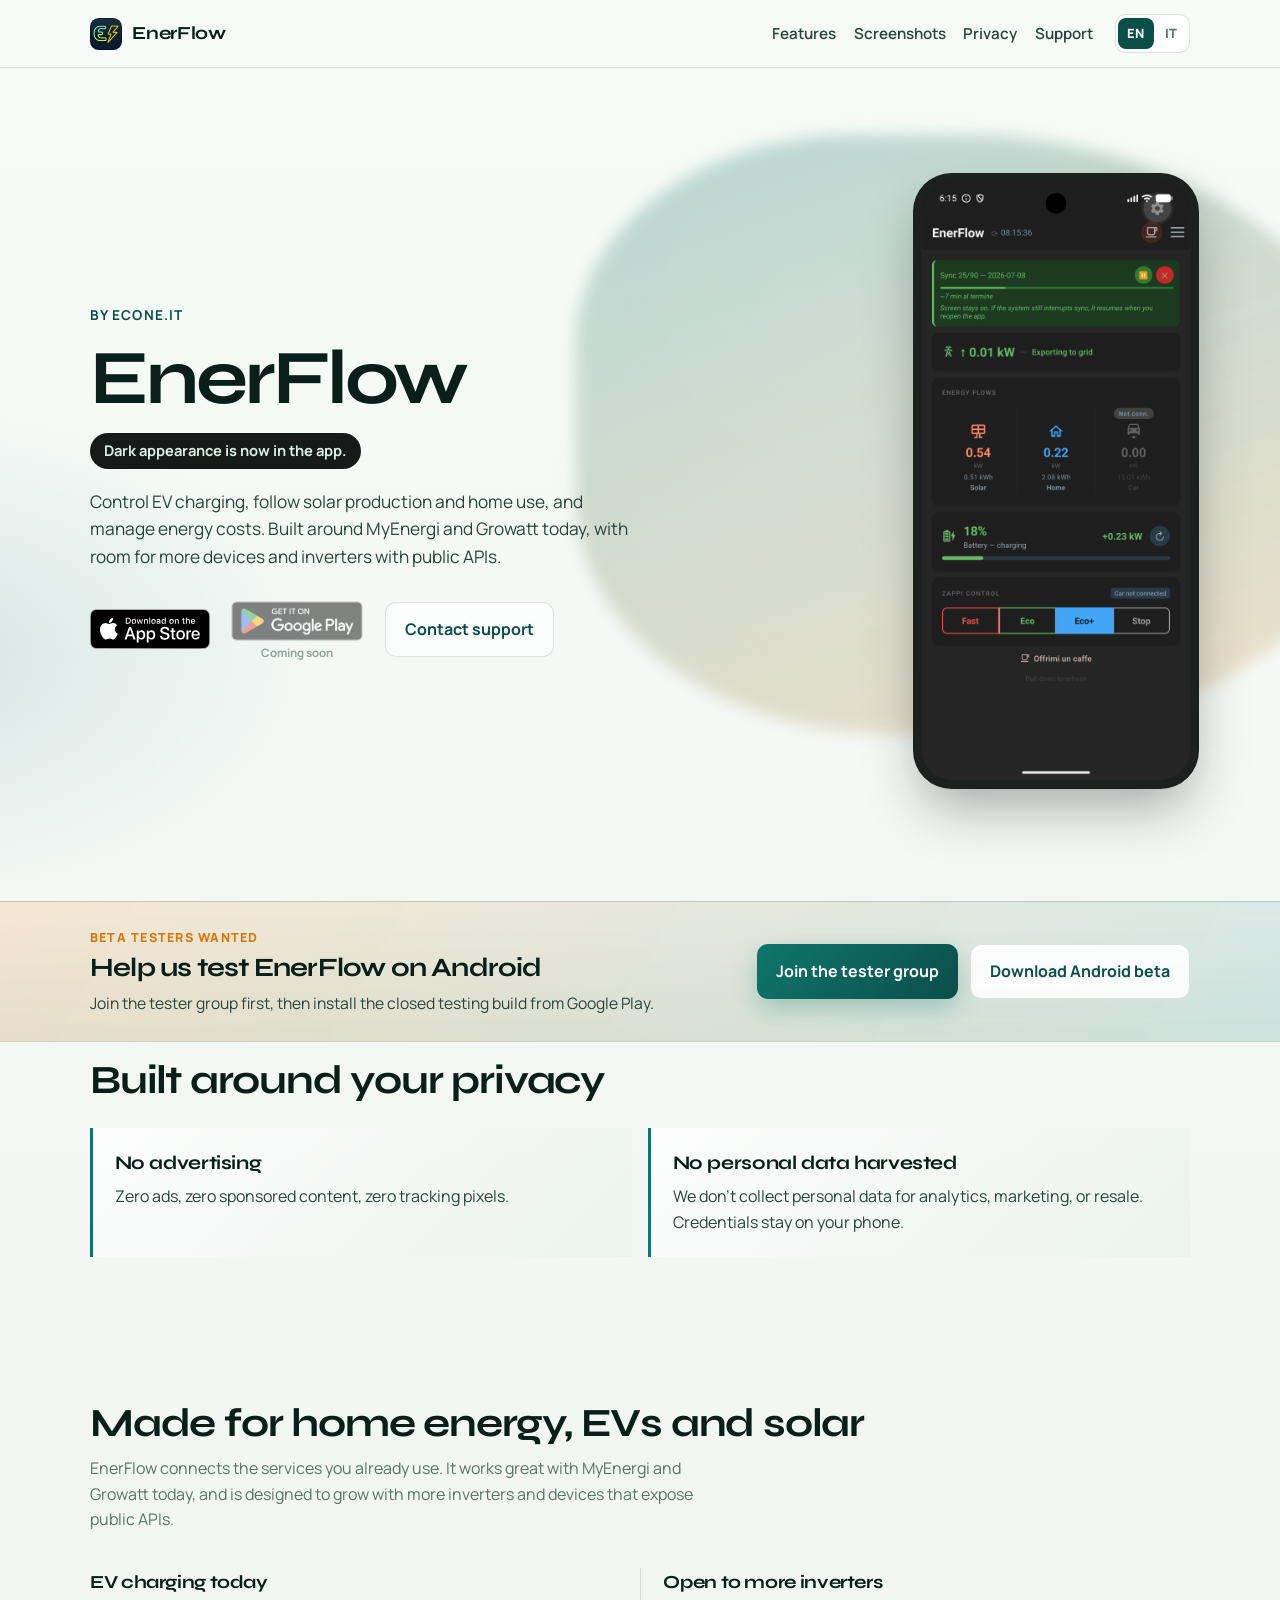
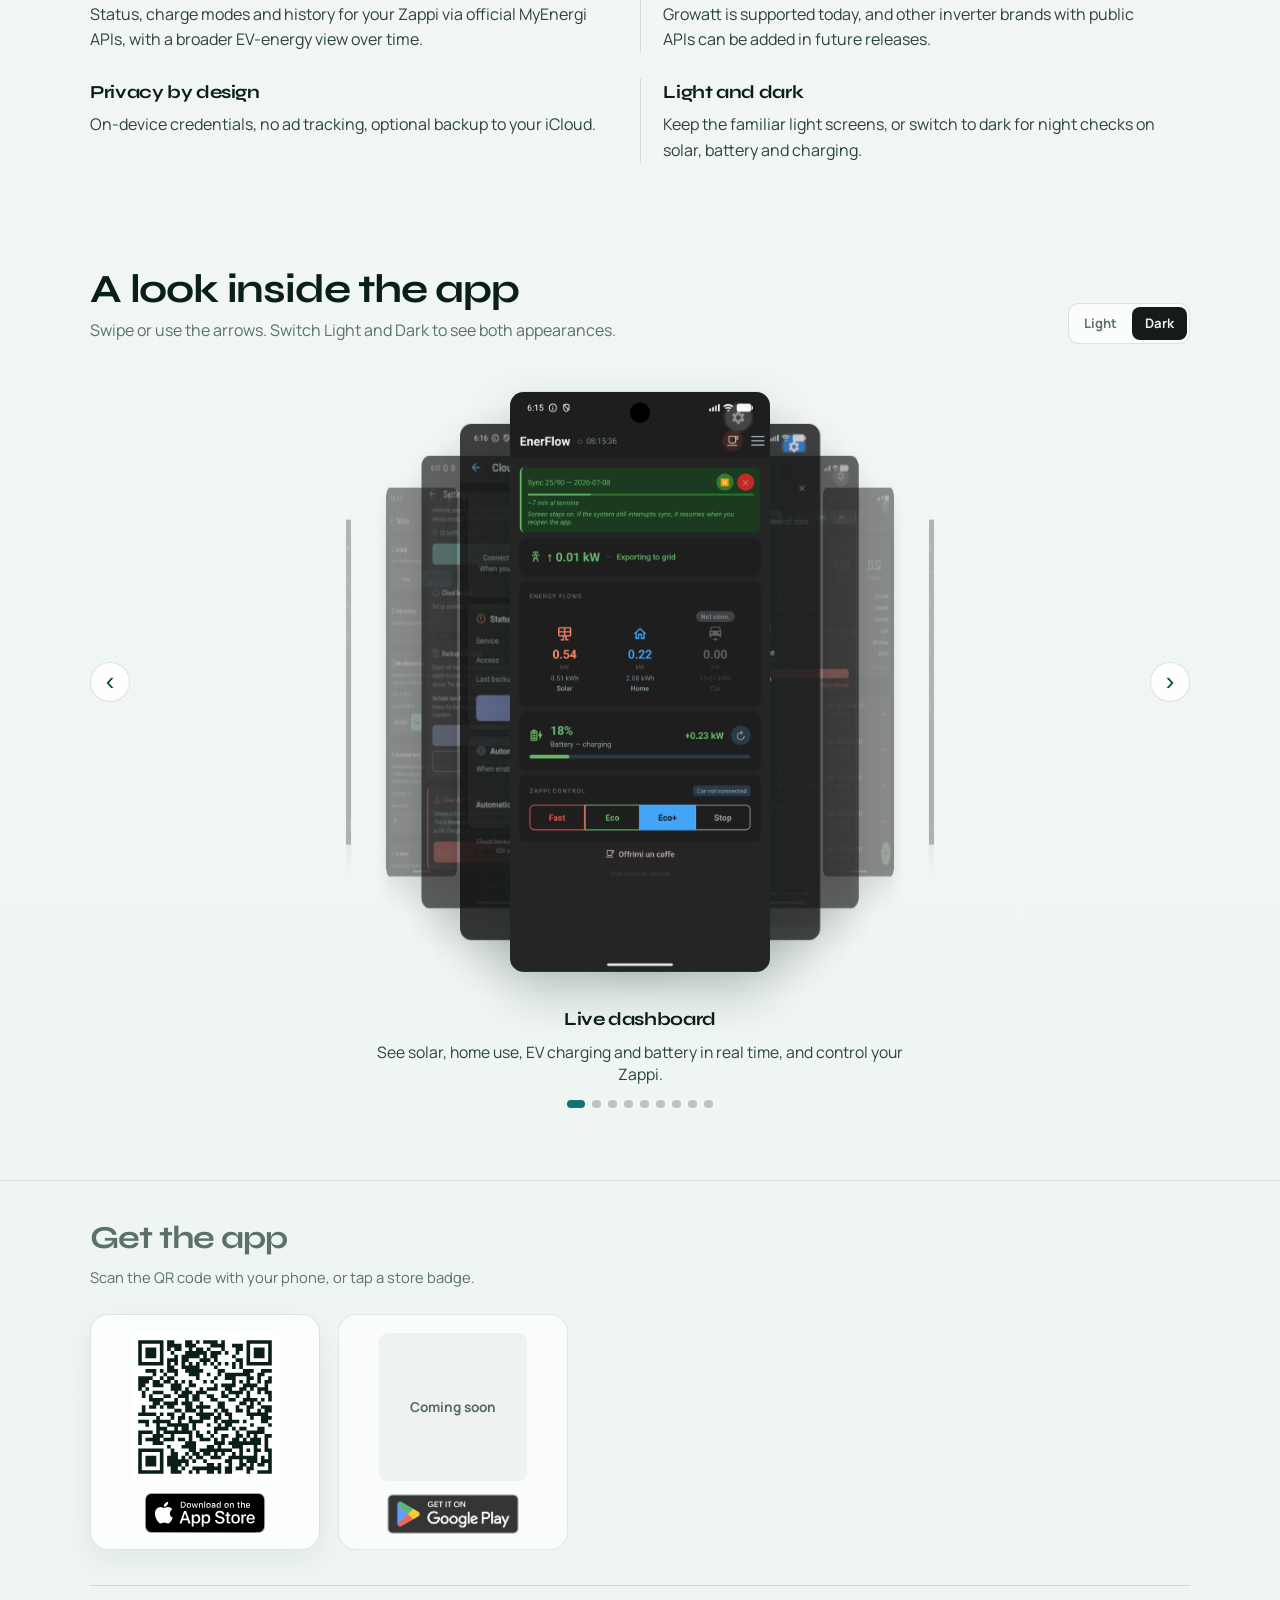
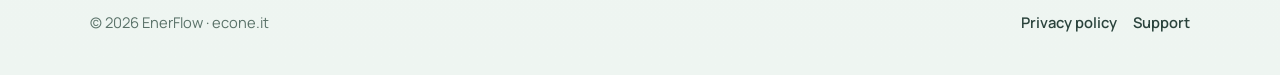
==== commit 8a29d0b8: "Add beta testing banner and localization support for Android" ====
--- a/index.html
+++ b/index.html
@@ -61,6 +61,34 @@
       </div>
     </section>
 
+    <aside class="beta-banner" aria-labelledby="beta-title">
+      <div class="wrap beta-banner-inner">
+        <div class="beta-banner-copy">
+          <p class="beta-banner-label" data-i18n="beta_label">Beta testers wanted</p>
+          <h2 id="beta-title" class="beta-banner-title" data-i18n="beta_title">Help us test EnerFlow on Android</h2>
+          <p class="beta-banner-lead" data-i18n="beta_lead">
+            Join the tester group first, then install the closed testing build from Google Play.
+          </p>
+        </div>
+        <div class="beta-banner-actions">
+          <a
+            class="btn btn-primary"
+            href="https://groups.google.com/g/enerflow-tester"
+            target="_blank"
+            rel="noopener noreferrer"
+            data-i18n="beta_join"
+          >Join the tester group</a>
+          <a
+            class="btn btn-secondary"
+            href="https://play.google.com/apps/testing/it.econe.enerflow"
+            target="_blank"
+            rel="noopener noreferrer"
+            data-i18n="beta_download"
+          >Download Android beta</a>
+        </div>
+      </div>
+    </aside>
+
     <section class="section trust-section" id="privacy-promise">
       <div class="wrap">
         <h2 class="section-title" data-i18n="trust_title">Built around your privacy</h2>
--- a/styles.css
+++ b/styles.css
@@ -350,6 +350,66 @@
   color: var(--white);
 }
 
+.beta-banner {
+  position: relative;
+  padding: 1.6rem 0;
+  background:
+    linear-gradient(120deg, rgba(217, 119, 6, 0.16), rgba(15, 118, 110, 0.14)),
+    linear-gradient(180deg, rgba(255, 255, 255, 0.55), rgba(231, 240, 234, 0.75));
+  border-block: 1px solid var(--line);
+}
+
+.beta-banner-inner {
+  display: grid;
+  gap: 1.25rem;
+  align-items: center;
+}
+
+.beta-banner-label {
+  margin: 0 0 0.35rem;
+  color: var(--accent);
+  font-weight: 800;
+  font-size: 0.78rem;
+  letter-spacing: 0.1em;
+  text-transform: uppercase;
+}
+
+.beta-banner-title {
+  margin: 0;
+  font-family: var(--font-display);
+  font-size: clamp(1.25rem, 2.6vw, 1.65rem);
+  letter-spacing: -0.03em;
+  line-height: 1.15;
+}
+
+.beta-banner-lead {
+  margin: 0.45rem 0 0;
+  color: var(--ink-soft);
+  max-width: 36rem;
+  font-size: 0.98rem;
+}
+
+.beta-banner-actions {
+  display: flex;
+  flex-wrap: wrap;
+  gap: 0.7rem;
+}
+
+.beta-banner-actions .btn-secondary {
+  background: rgba(255, 255, 255, 0.88);
+}
+
+@media (min-width: 860px) {
+  .beta-banner-inner {
+    grid-template-columns: 1fr auto;
+    gap: 1.75rem;
+  }
+
+  .beta-banner-actions {
+    justify-content: flex-end;
+  }
+}
+
 .trust-section {
   padding-top: 1rem;
 }
